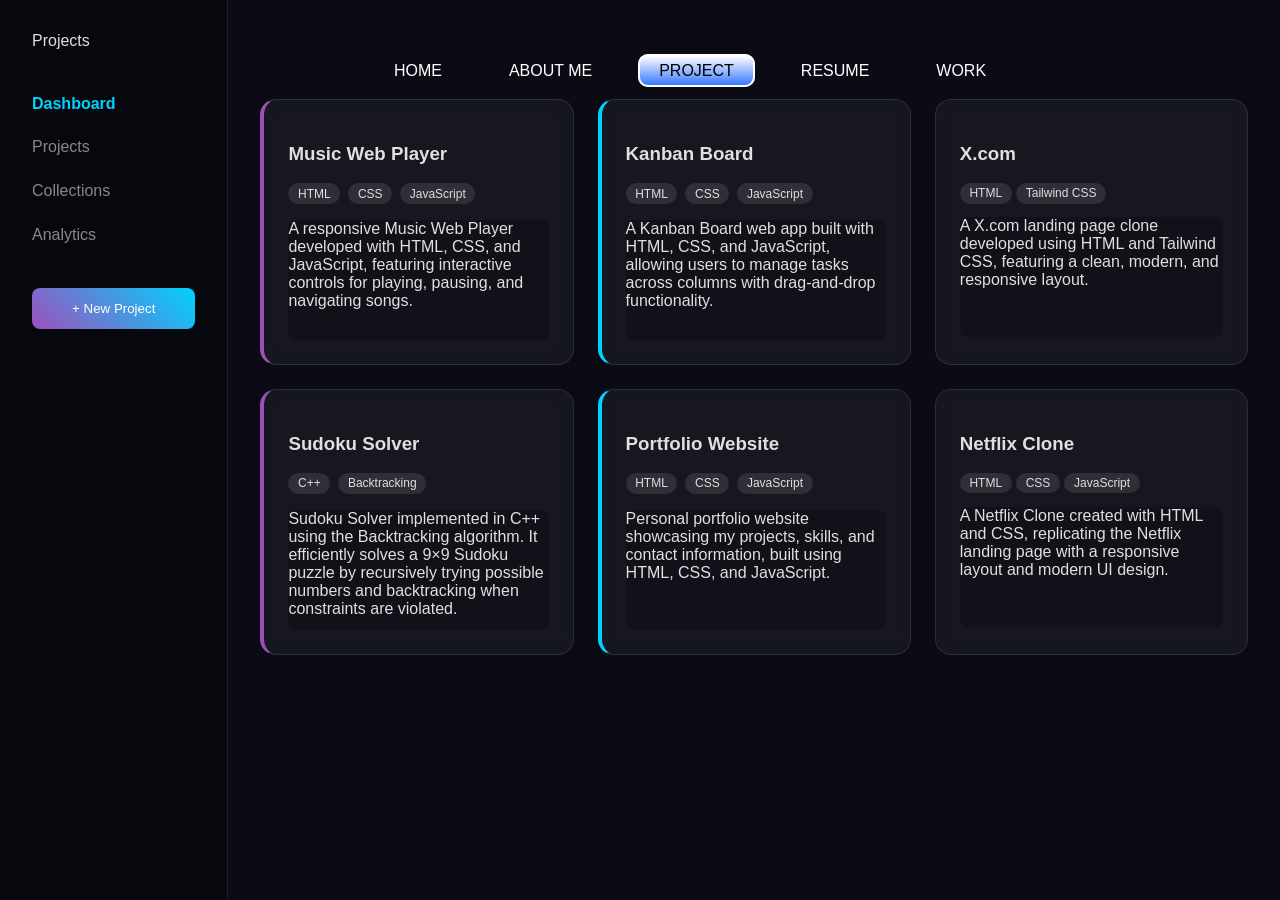
==== about1.html @ 36f43328 "portfolio 2.o" ====
<!DOCTYPE html>
<html lang="en">

<head>
    <meta charset="UTF-8">
    <meta name="viewport" content="width=device-width, initial-scale=1.0">
    <title>Project Forge Dashboard</title>
    <link rel="stylesheet" href="../style/style2.css">
</head>

<body>
    <div class="dashboard-container">
        <aside class="sidebar">
            <div class="logo">Projects</div>
            <nav>
                <a href="#" class="active">Dashboard</a>
                <a href="#">Projects</a>
                <a href="#">Collections</a>
                <a href="#">Analytics</a>
            </nav>
            <button class="btn-new">+ New Project</button>
        </aside>

        <div>
            <ul class="navlist">
            <li><a class="nav nav-a home" href="#">Home</a></li>
            <li><a class="nav nav-a about" href="#">About ME</a></li>
            <li><a class="nav nav3 btn " href="#">Project</a></li>
            <li><a class="nav nav-a resume" href="#">RESUME</a></li>
            <li><a class="nav nav-a" href="#">Work</a></li>
        </ul>
        </div>

        <main class="main-content">
            <header class="top-bar">

                <div class="profile-icon">
            
                </div>
            </header>



            <div class="bento-grid">
                <div class="card1 card card-purple">
                    <div class="card-header">
                        <span class="icon"></span>
                        <h3>Music Web Player</h3>
                    </div>
                    <div class="tags">
                        <span class="tag">HTML</span>
                        <span class="tag status">CSS</span>
                        <span class="tag status">JavaScript</span>
                    </div>
                    <div class="preview-box">
                        A responsive Music Web Player developed with HTML, CSS, and JavaScript, featuring interactive
                        controls for playing, pausing, and navigating songs.
                    </div>
                </div>


                <div class="card2 card card-blue">
                    <div class="card-header">
                        <span class="icon"></span>
                        <h3>Kanban Board</h3>
                    </div>
                    <div class="tags">
                        <span class="tag">HTML</span>
                        <span class="tag status">CSS</span>
                        <span class="tag status">JavaScript</span>
                    </div>
                    <div class="preview-box">A Kanban Board web app built with HTML, CSS, and JavaScript, allowing users
                        to manage tasks across columns with drag-and-drop functionality.</div>
                </div>



                <div class="card3 card card-red tall">
                    <div class="card-header">
                        <span class="icon"></span>
                        <h3>X.com</h3>
                    </div>
                    <span class="tag">HTML</span>
                    <span class="tag status">Tailwind CSS</span>

                    <div class="preview-box large">A X.com landing page clone developed using HTML and Tailwind CSS,
                        featuring a clean, modern, and responsive layout.</div>
                </div>

                <div class="card4 card card-purple">
                    <div class="card-header">
                        <span class="icon"></span>
                        <h3>Sudoku Solver</h3>
                    </div>
                    <div class="tags">
                        <span class="tag">C++</span>
                        <span class="tag status">Backtracking</span>
                    </div>
                    <div class="preview-box">
                        Sudoku Solver implemented in C++ using the Backtracking algorithm. It efficiently solves a 9×9
                        Sudoku puzzle by recursively trying possible numbers and backtracking when constraints are
                        violated.
                    </div>
                </div>

                <div class="card5 card card-blue">
                    <div class="card-header">
                        <span class="icon"></span>
                        <h3>Portfolio Website</h3>
                    </div>
                    <div class="tags">
                        <span class="tag">HTML</span>
                        <span class="tag status">CSS</span>
                        <span class="tag status">JavaScript</span>
                    </div>
                    <div class="preview-box">Personal portfolio website showcasing my projects, skills, and contact
                        information, built using HTML, CSS, and JavaScript.</div>
                </div>

                <div class="card6 card card-red tall">
                    <div class="card-header">
                        <span class="icon"></span>
                        <h3>Netflix Clone</h3>
                    </div>
                    <span class="tag">HTML</span>
                    <span class="tag status">CSS</span>
                    <span class="tag status">JavaScript</span>
                    <div class="preview-box large">A Netflix Clone created with HTML and CSS, replicating the Netflix
                        landing page with a responsive layout and modern UI design.</div>
                </div>
            </div>
        </main>
    </div>
    <script src="../script/script2.js"></script>
</body>

</html>
---- style/style2.css ----
:root {
    --bg-dark: #0a0b14;
    --card-bg: rgba(255, 255, 255, 0.05);
    --border-color: rgba(255, 255, 255, 0.1);
    --neon-blue: #00d2ff;
    --neon-purple: #9d50bb;
    --text-main: #e0e0e0;
}

body {
    margin: 0;
    font-family: 'Inter', sans-serif;
    background-color: var(--bg-dark);
    color: var(--text-main);
}

.dashboard-container {
    display: flex;
    min-height: 100vh;
}

/* Sidebar Styling */
.sidebar {
    width: 240px;
    background: rgba(0, 0, 0, 0.3);
    border-right: 1px solid var(--border-color);
    padding: 2rem;
    display: flex;
    flex-direction: column;
    gap: 2rem;
}

.sidebar nav a {
    display: block;
    color: #888;
    text-decoration: none;
    padding: 0.8rem 0;
    transition: 0.3s;
}

.sidebar nav a.active { color: var(--neon-blue); font-weight: bold; }

.btn-new {
    background: linear-gradient(45deg, var(--neon-purple), var(--neon-blue));
    border: none;
    padding: 0.8rem;
    color: white;
    border-radius: 8px;
    cursor: pointer;
}

/* Main Content & Grid */
.main-content {
    flex-grow: 1;
    padding: 2rem;
    overflow-y: auto;
        margin: 35px 0
}

.bento-grid {
    display: grid;
    grid-template-columns: repeat(auto-fit, minmax(300px, 1fr));
    gap: 1.5rem;
    margin-top: 2rem;
}

.card {
    background: var(--card-bg);
    border: 1px solid var(--border-color);
    border-radius: 16px;
    padding: 1.5rem;
    transition: transform 0.3s ease, box-shadow 0.3s ease;
    backdrop-filter: blur(10px);
}

.card:hover {
    transform: translateY(-5px);
    box-shadow: 0 10px 30px rgba(0, 0, 0, 0.5);
    border-color: var(--neon-blue);
}

/* Project Highlights */
.card-purple { border-left: 4px solid var(--neon-purple); }
.card-blue { border-left: 4px solid var(--neon-blue); }

.tags {
    margin: 1rem 0;
    display: flex;
    gap: 0.5rem;
}

.tag {
    font-size: 0.75rem;
    background: rgba(255, 255, 255, 0.1);
    padding: 0.2rem 0.6rem;
    border-radius: 20px;
}

.preview-box {
    width: 100%;
    height: 120px;
    background: rgba(0, 0, 0, 0.2);
    border-radius: 8px;
    margin-top: 1rem;
}

.hero-stats {
    background: linear-gradient(135deg, rgba(20, 22, 40, 0.8), rgba(10, 11, 20, 0.8));
    padding: 2rem;
    border-radius: 20px;
    border: 1px solid var(--border-color);
}


.navlist{
    display: flex;
    gap: 25px;
    left: 10px;
    justify-content: center;
    height: 15vh;
    width: 100%;
    align-items: center;
    position: fixed;
       list-style: none;
       top: -13px;
       z-index: 10;
}
 

.navlist .nav{
    text-decoration: none;
    text-transform: uppercase;
    font-size: 1rem;
}
.navlist .nav-a{
    text-decoration: none;
    text-transform: uppercase;
    font-size: 1rem;
    color: #ffff;
}

.nav{
    padding: 6px 19px;
    border: 2px solid transparent;
    border-radius: 10px;
}

.nav:hover{
    border: 2px solid white;
    background: linear-gradient(#ffff , #3877ff);
    color: black;
}

.nav3{
    border: 2px solid white;
    background: linear-gradient(#ffff , #3877ff);
    color: black;
}


/* javascript */
.card1, .card2, .card3, .card4, .card5, .card6{
    cursor: pointer;
}
.about{
    cursor: pointer;
}
.resume{
    cursor: pointer;
}
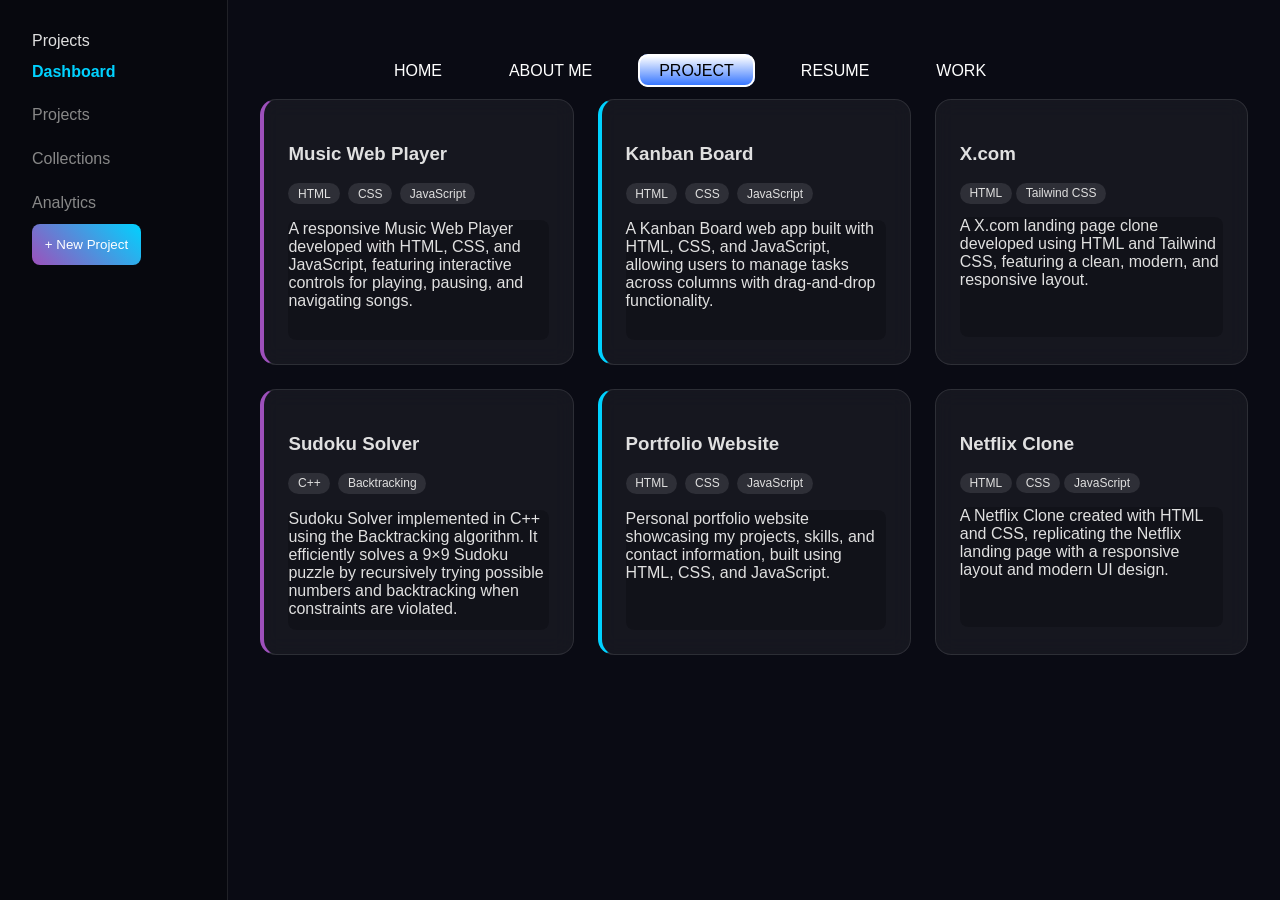
==== commit 6dbe3e02: "portfolio 2.o" ====
--- a/about1.html
+++ b/about1.html
@@ -1,15 +1,17 @@
-<!DOCTYPE html>
+ <!DOCTYPE html>
 <html lang="en">
 
-<head>
+<head> 
     <meta charset="UTF-8">
     <meta name="viewport" content="width=device-width, initial-scale=1.0">
     <title>Project Forge Dashboard</title>
-    <link rel="stylesheet" href="../style/style2.css">
+    <link rel="stylesheet" href="style2.css">     <link rel="stylesheet" href="https://cdnjs.cloudflare.com/ajax/libs/font-awesome/6.5.1/css/all.min.css">
+
 </head>
-
+ 
 <body>
     <div class="dashboard-container">
+        <!-- <div class="sidebarr"> -->
         <aside class="sidebar">
             <div class="logo">Projects</div>
             <nav>
@@ -20,8 +22,9 @@
             </nav>
             <button class="btn-new">+ New Project</button>
         </aside>
+        <!-- </div> -->
 
-        <div>
+        <div class="navicon">
             <ul class="navlist">
             <li><a class="nav nav-a home" href="#">Home</a></li>
             <li><a class="nav nav-a about" href="#">About ME</a></li>
@@ -30,6 +33,32 @@
             <li><a class="nav nav-a" href="#">Work</a></li>
         </ul>
         </div>
+
+
+        <div class="nav-icon">
+        <nav class="icon-navbar">
+                <a href="#home" class="nav-item" title="Home">
+                    <i class="fa-solid fa-house home"></i>
+                    <span class="tooltip">Home</span>
+                </a>
+                <a href="#about" class="nav-item" title="About Me">
+                    <i class="fa-solid fa-user about"></i>
+                    <span class="tooltip">About</span>
+                </a>
+                <a href="#projects" class="nav-item" title="Projects">
+                    <i class="fa-solid fa-code nav3"></i>
+                    <span class="tooltip">Projects</span>
+                </a>
+                <a href="#resume" class="nav-item" title="Resume">
+                    <i class="fa-solid fa-file-pdf resume"></i>
+                    <span class="tooltip">Resume</span>
+                </a>
+                <a href="#work" class="nav-item" title="Work Experience">
+                    <i class="fa-solid fa-briefcase"></i>
+                    <span class="tooltip">Work</span>
+                </a>
+            </nav>
+</div>
 
         <main class="main-content">
             <header class="top-bar">
@@ -131,7 +160,7 @@
             </div>
         </main>
     </div>
-    <script src="../script/script2.js"></script>
+    <script src="script2.js"></script>
 </body>
 
 </html>
--- a/style2.css
+++ b/style2.css
@@ -0,0 +1,296 @@
+:root {
+    --bg-dark: #0a0b14;
+    --card-bg: rgba(255, 255, 255, 0.05);
+    --border-color: rgba(255, 255, 255, 0.1);
+    --neon-blue: #00d2ff;
+    --neon-purple: #9d50bb;
+    --text-main: #e0e0e0;
+}
+
+body {
+    margin: 0;
+    font-family: 'Inter', sans-serif;
+    background-color: var(--bg-dark);
+    color: var(--text-main);
+} 
+  
+.dashboard-container {
+    display: flex;
+    min-height: 100vh;
+}
+
+/* Sidebar Styling */
+.sidebar {
+    width: 240px;
+    background: rgba(0, 0, 0, 0.3);
+    border-right: 1px solid var(--border-color);
+    padding: 2rem;
+    display: block;
+    flex-direction: column;
+    gap: 2rem;
+}
+
+/* .sidebarr{
+    display: block;
+} */
+
+.sidebar nav a {
+    display: block;
+    color: #888;
+    text-decoration: none;
+    padding: 0.8rem 0;
+    transition: 0.3s;
+}
+
+.sidebar nav a.active { color: var(--neon-blue); font-weight: bold; }
+
+.btn-new {
+    background: linear-gradient(45deg, var(--neon-purple), var(--neon-blue));
+    border: none;
+    padding: 0.8rem;
+    color: white;
+    border-radius: 8px;
+    cursor: pointer;
+}
+
+/* Main Content & Grid */
+.main-content {
+    flex-grow: 1;
+    padding: 2rem;
+    overflow-y: auto;
+        margin: 35px 0
+}
+
+.bento-grid {
+    display: grid;
+    grid-template-columns: repeat(auto-fit, minmax(300px, 1fr));
+    gap: 1.5rem;
+    margin-top: 2rem;
+}
+
+.card {
+    background: var(--card-bg);
+    border: 1px solid var(--border-color);
+    border-radius: 16px;
+    padding: 1.5rem;
+    transition: transform 0.3s ease, box-shadow 0.3s ease;
+    backdrop-filter: blur(10px);
+}
+
+.card:hover {
+    transform: translateY(-5px);
+    box-shadow: 0 10px 30px rgba(0, 0, 0, 0.5);
+    border-color: var(--neon-blue);
+}
+
+/* Project Highlights */
+.card-purple { border-left: 4px solid var(--neon-purple); }
+.card-blue { border-left: 4px solid var(--neon-blue); }
+
+.tags {
+    margin: 1rem 0;
+    display: flex;
+    gap: 0.5rem;
+}
+
+.tag {
+    font-size: 0.75rem;
+    background: rgba(255, 255, 255, 0.1);
+    padding: 0.2rem 0.6rem;
+    border-radius: 20px;
+}
+
+.preview-box {
+    width: 100%;
+    height: 120px;
+    background: rgba(0, 0, 0, 0.2);
+    border-radius: 8px;
+    margin-top: 1rem;
+}
+
+.hero-stats {
+    background: linear-gradient(135deg, rgba(20, 22, 40, 0.8), rgba(10, 11, 20, 0.8));
+    padding: 2rem;
+    border-radius: 20px;
+    border: 1px solid var(--border-color);
+}
+
+
+.navlist{
+    display: flex;
+    gap: 25px;
+    left: 10px;
+    justify-content: center;
+    height: 15vh;
+    width: 100%;
+    align-items: center;
+    position: fixed;
+       list-style: none;
+       top: -13px;
+       z-index: 10;
+}
+
+ 
+
+.navlist .nav{
+    text-decoration: none;
+    text-transform: uppercase;
+    font-size: 1rem;
+}
+.navlist .nav-a{
+    text-decoration: none;
+    text-transform: uppercase;
+    font-size: 1rem;
+    color: #ffff;
+}
+
+.nav{
+    padding: 6px 19px;
+    border: 2px solid transparent;
+    border-radius: 10px;
+}
+
+.nav:hover{
+    border: 2px solid white;
+    background: linear-gradient(#ffff , #3877ff);
+    color: black;
+}
+
+.nav3{
+    border: 2px solid white;
+    background: linear-gradient(#ffff , #3877ff);
+    color: black;
+}
+
+
+/* javascript */
+.card1, .card2, .card3, .card4, .card5, .card6{
+    cursor: pointer;
+}
+.about{
+    cursor: pointer;
+}
+.resume{
+    cursor: pointer;
+}
+
+
+
+
+
+:root {
+    --nav-bg: #1a1a1a;
+    --nav-accent: #00d2ff;
+    --icon-color: #ffffff;
+}
+
+body {
+    margin: 0;
+    /* background-color: #f0f0f0; Just for contrast */
+}
+
+.icon-navbar {
+    position: fixed;
+    left: 20px;
+    top: 50%;
+    transform: translateY(-50%);
+    background-color: var(--nav-bg);
+    display: flex ;    
+    flex-direction: row;
+    padding: 15px 10px;
+    border-radius: 50px;
+    box-shadow: 0 10px 25px rgba(0,0,0,0.3);
+    z-index: 1000;
+    width: 87vw;
+}
+
+
+
+.nav-item {
+    color: var(--icon-color);
+    text-decoration: none;
+    font-size: 1.4rem;
+    margin: 15px 5px;
+    position: relative;
+    display: flex;
+    align-items: center;
+    justify-content: center;
+    transition: all 0.3s ease;
+}
+
+/* Hover effect */
+.nav-item:hover {
+    color: var(--nav-accent);
+    transform: scale(1.2);
+}
+
+/* Tooltip (Name appears on hover) */
+.tooltip {
+    position: absolute;
+    left: 50px;
+    background: var(--nav-bg);
+    color: white;
+    padding: 5px 12px;
+    border-radius: 5px;
+    font-size: 0.8rem;
+    font-family: sans-serif;
+    opacity: 0;
+    pointer-events: none;
+    transition: 0.3s;
+    white-space: nowrap;
+}
+
+.nav-item:hover .tooltip {
+    opacity: 1;
+    left: 60px;
+}
+
+/* Mobile View: Moves to bottom of screen */
+@media (max-width: 1000px) {
+    .icon-navbar {
+            display: flex;
+    justify-content: center;
+    align-items: center;
+         gap: 2vh;
+        left: 50%;
+        top: 24px;
+        bottom: auto;
+        transform: translateX(-50%);
+        flex-direction: row;
+        padding: 10px 20px;
+    }
+    
+    .nav-item {
+        margin: 5px 15px;
+    }
+
+    .tooltip {
+        display: none; /* Hide tooltips on mobile */
+    }
+}
+
+
+
+
+
+.navicon{
+    display: block;
+}
+.nav-icon{
+    display: none;
+}
+@media (max-width: 1000px) {
+    .nav-icon{
+        display: block;
+    }
+    .navicon{
+        display: none;
+    }
+    .navdiv{
+        display: none;
+    }
+    .sidebar{
+        display: none;
+    }
+
+}
